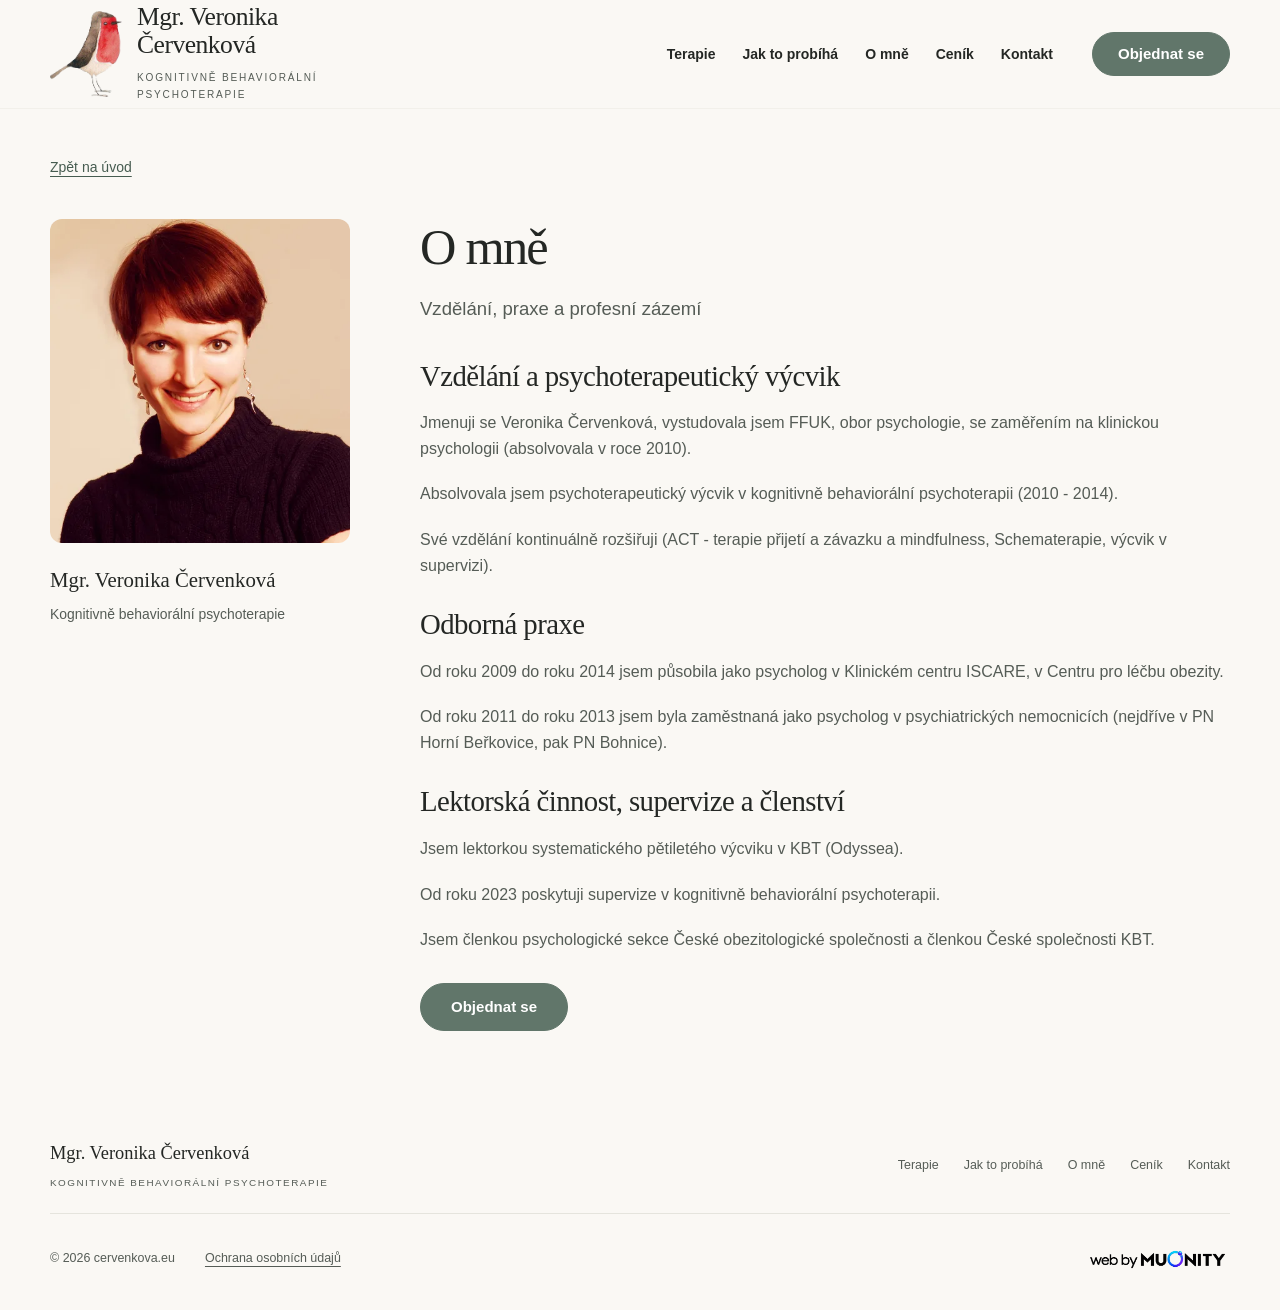
==== o-mne/index.html @ 46de34bc "Add files via upload" ====
<!doctype html><html lang="cs"><head><meta charset="utf-8"><meta name="viewport" content="width=device-width, initial-scale=1"><meta name="color-scheme" content="light"><meta name="theme-color" content="#f8f6f1"><title>O mně | Mgr. Veronika Červenková</title><meta name="description" content="Vzdělání, psychoterapeutický výcvik, odborná praxe a supervize Mgr. Veroniky Červenkové. Kognitivně behaviorální psychoterapie v Praze."><link rel="canonical" href="https://cervenkova.eu/o-mne/"><meta property="og:type" content="website"><meta property="og:locale" content="cs_CZ"><meta property="og:site_name" content="Mgr. Veronika Červenková"><meta property="og:title" content="O mně | Mgr. Veronika Červenková"><meta property="og:description" content="Vzdělání, psychoterapeutický výcvik, odborná praxe a supervize Mgr. Veroniky Červenkové. Kognitivně behaviorální psychoterapie v Praze."><meta property="og:url" content="https://cervenkova.eu/o-mne/"><meta property="og:image" content="https://cervenkova.eu/assets/images/ordinace-1333.jpg"><meta property="og:image:alt" content="Ordinace v Praze–Modřanech s pohovkou, křeslem a rostlinami"><meta name="twitter:card" content="summary_large_image"><meta name="twitter:title" content="O mně | Mgr. Veronika Červenková"><meta name="twitter:description" content="Vzdělání, psychoterapeutický výcvik, odborná praxe a supervize Mgr. Veroniky Červenkové. Kognitivně behaviorální psychoterapie v Praze."><meta name="twitter:image" content="https://cervenkova.eu/assets/images/ordinace-1333.jpg"><link rel="icon" type="image/png" href="/assets/branding/favicon.png"><link rel="apple-touch-icon" href="/assets/branding/apple-touch-icon.png"><link rel="stylesheet" href="/assets/site.css"><script type="application/ld+json">{"@context":"https://schema.org","@type":"ProfilePage","url":"https://cervenkova.eu/o-mne/","mainEntity":{"@type":"Person","name":"Mgr. Veronika Červenková","image":"https://cervenkova.eu/assets/images/veronika-800.jpg","description":"Jsem psycholožka a psychoterapeutka. Pracuji metodou kognitivně behaviorální terapie a využívám také techniky ACT, mindfulness a prvky schematerapie. Věnuji se psychoterapii dospělých a poskytuji supervizi."}}</script><script src="/assets/app.js" defer></script></head><body><a class="skip-link" href="#main">Přejít na obsah</a><header class="header"><div class="container header-inner"><a class="brand" href="/" aria-label="Mgr. Veronika Červenková – Úvodní stránka"><img src="/assets/branding/ptacci-original.png" width="179" height="214" alt=""><span class="brand-text"><span class="brand-name">Mgr. Veronika<br>Červenková</span><span class="brand-tagline">Kognitivně behaviorální psychoterapie</span></span></a><button type="button" class="menu-toggle" aria-expanded="false" aria-controls="main-nav" data-open="Menu" data-close="Zavřít menu"><span>Menu</span><span class="menu-bars" aria-hidden="true"></span></button><nav id="main-nav" class="main-nav" aria-label="Hlavní navigace"><a href="/#terapie">Terapie</a><a href="/#jak-to-probiha">Jak to probíhá</a><a href="/#o-mne">O mně</a><a href="/#cenik">Ceník</a><a href="/#kontakt">Kontakt</a><a class="button" href="/#objednani">Objednat se</a></nav></div></header><main id="main" class="detail-main"><div class="container"><a class="back-link" href="/">Zpět na úvod</a><div class="profile-layout"><aside><picture class="profile-photo"><source type="image/webp" srcset="/assets/images/veronika-480.webp 480w, /assets/images/veronika-800.webp 800w" sizes="(max-width: 720px) 88vw, 380px"><img src="/assets/images/veronika-800.jpg" width="800" height="866" alt="Mgr. Veronika Červenková" fetchpriority="high" loading="eager" decoding="async"></picture><p class="profile-name">Mgr. Veronika Červenková</p><p>Kognitivně behaviorální psychoterapie</p></aside><article><h1>O mně</h1><p class="detail-lead">Vzdělání, praxe a profesní zázemí</p><section><h2>Vzdělání a psychoterapeutický výcvik</h2><p>Jmenuji se Veronika Červenková, vystudovala jsem FFUK, obor psychologie, se zaměřením na klinickou psychologii (absolvovala v roce 2010).</p><p>Absolvovala jsem psychoterapeutický výcvik v kognitivně behaviorální psychoterapii (2010 - 2014).</p><p>Své vzdělání kontinuálně rozšiřuji (ACT - terapie přijetí a závazku a mindfulness, Schematerapie, výcvik v supervizi).</p></section><section><h2>Odborná praxe</h2><p>Od roku 2009 do roku 2014 jsem působila jako psycholog v Klinickém centru ISCARE, v Centru pro léčbu obezity.</p><p>Od roku 2011 do roku 2013 jsem byla zaměstnaná jako psycholog v psychiatrických nemocnicích (nejdříve v PN Horní Beřkovice, pak PN Bohnice).</p></section><section><h2>Lektorská činnost, supervize a členství</h2><p>Jsem lektorkou systematického pětiletého výcviku v KBT (Odyssea).</p><p>Od roku 2023 poskytuji supervize v kognitivně behaviorální psychoterapii.</p><p>Jsem členkou psychologické sekce České obezitologické společnosti a členkou České společnosti KBT.</p></section><a class="button" href="/#objednani">Objednat se</a></article></div></div></main><footer class="footer"><div class="container footer-top"><div><a class="footer-name" href="/">Mgr. Veronika Červenková</a><p class="footer-tagline">Kognitivně behaviorální psychoterapie</p></div><nav aria-label="Navigace v patičce"><a href="/#terapie">Terapie</a><a href="/#jak-to-probiha">Jak to probíhá</a><a href="/#o-mne">O mně</a><a href="/#cenik">Ceník</a><a href="/#kontakt">Kontakt</a></nav></div><div class="container footer-bottom"><span>© 2026 cervenkova.eu</span><a href="/soukromi/">Ochrana osobních údajů</a><a class="author" href="https://muonity.com" target="_blank" rel="noopener noreferrer" aria-label="Web by MUONITY — web autora"><img src="/assets/branding/web-by-muonity.png" alt="web by MUONITY" width="2170" height="725" loading="lazy"></a></div></footer></body></html>
---- assets/site.css ----
:root{--paper:#faf8f4;--tint:#f1eee7;--white:#fffdf9;--ink:#242724;--muted:#555c56;--sage:#61766a;--sage-dark:#465c50;--line:#d8dcd3;--serif:Georgia,'Times New Roman',serif;--sans:'Segoe UI',Arial,sans-serif;--radius:12px;--shadow:0 5px 24px #303b2b04}
*{box-sizing:border-box}html{scroll-behavior:smooth;scroll-padding-top:115px}body{margin:0;background:var(--paper);color:var(--ink);font:16px/1.6 var(--sans);-webkit-font-smoothing:antialiased}h1,h2,h3,p{margin-top:0}h1,h2,h3{font-family:var(--serif);font-weight:400;line-height:1.13;text-wrap:balance}h1{font-size:clamp(2.5rem,3.6vw,3.5rem);letter-spacing:-.035em}h2{font-size:2.45rem;letter-spacing:-.035em;margin-bottom:14px}h3{font-size:1.4rem;letter-spacing:-.015em}p{margin-bottom:20px}a{color:inherit;text-underline-offset:4px}a:hover{color:var(--sage-dark)}button,input,textarea{font:inherit}button,a,input,textarea,summary{-webkit-tap-highlight-color:transparent}button,a,summary{touch-action:manipulation}button{cursor:pointer}img{max-width:100%;height:auto;display:block}picture{display:block}ul,ol{padding-left:1.3em}::selection{background:#d8e2d5}a:focus-visible,button:focus-visible,summary:focus-visible{outline:3px solid var(--sage-dark);outline-offset:5px;border-radius:4px}input:focus-visible,textarea:focus-visible{outline:2px solid var(--sage);outline-offset:2px}.container{width:min(1180px,calc(100% - 96px));margin-inline:auto}.section{padding-block:48px}.icon{width:26px;height:26px;flex-shrink:0;color:var(--sage-dark)}.button{display:inline-flex;align-items:center;justify-content:center;min-height:48px;border:1px solid var(--sage);border-radius:100px;background:var(--sage);color:#fff;padding:10px 30px;font-weight:600;font-size:.94rem;text-decoration:none;line-height:1.35;transition:background .18s,border-color .18s}.button:hover{background:var(--sage-dark);border-color:var(--sage-dark);color:#fff}.button-outline{background:#faf8f4b8;color:var(--ink);border-color:#93a198}.button-outline:hover{background:var(--tint);border-color:var(--sage);color:var(--ink)}.button:disabled{cursor:not-allowed;opacity:.65}.skip-link{position:fixed;z-index:100;top:8px;left:12px;padding:10px 20px;background:var(--white);transform:translateY(-160%)}.skip-link:focus{transform:none}.header{position:sticky;top:0;z-index:30;background:#faf8f4f7;border-bottom:1px solid #e9e5dc70}.header-inner{display:flex;align-items:center;justify-content:space-between;gap:30px;min-height:108px}.brand{display:flex;align-items:center;gap:15px;text-decoration:none;flex-shrink:0}.brand>img{width:72px;height:86px;object-fit:contain}.brand-text{display:block}.brand-name{font:1.6rem/.96 var(--serif);letter-spacing:-.02em}.brand-tagline{display:block;max-width:242px;font-size:.63rem;line-height:1.6;letter-spacing:.18em;text-transform:uppercase;margin-top:10px;color:var(--muted)}.main-nav{display:flex;align-items:center;gap:27px}.main-nav>a:not(.button){font-size:.875rem;font-weight:600;text-decoration:none;padding-block:12px}.main-nav>a:not(.button):hover{text-decoration:underline}.main-nav .button{min-height:44px;padding-inline:25px;margin-left:12px}.menu-toggle{display:none}.hero{position:relative;isolation:isolate;min-height:495px;overflow:hidden}.hero-image{position:absolute;right:0;top:0;width:65%;height:100%;z-index:-1;mask-image:linear-gradient(to right,transparent 0%,#000 35%)}.hero-image picture,.hero-image img{height:100%;width:100%;object-fit:cover;object-position:55% 62%}.hero-inner{display:flex;align-items:center;min-height:495px}.hero-copy{max-width:590px;padding-block:52px}.hero h1{margin-bottom:24px}.hero-description{max-width:495px;font-size:1.07rem;line-height:1.55;margin-bottom:27px}.hero-actions{display:flex;gap:18px;flex-wrap:wrap}.hero-practical{display:flex;align-items:center;gap:12px;font-size:.92rem;font-weight:500;margin:24px 0 0}.separator{margin-inline:12px}.services{background:#f5f2ed;padding-block:24px}.service-grid{display:grid;grid-template-columns:repeat(3,1fr);gap:18px}.service-card{background:#fffcf8b0;border:1px solid #fffaf4;border-radius:var(--radius);box-shadow:var(--shadow);padding:28px 25px;display:flex;gap:23px;text-decoration:none;transition:background .18s}.service-card:hover{background:var(--white)}.icon-disc{display:flex;align-items:center;justify-content:center;flex-shrink:0;background:#efece5;border-radius:50%;width:76px;height:76px}.icon-disc .icon{width:43px;height:43px;stroke-width:.8}.service-card h2{font-size:1.48rem;margin:5px 0 10px;letter-spacing:-.02em}.service-card p{font-size:.89rem;color:var(--muted);line-height:1.5;margin-bottom:0}.service-arrow{display:block;color:var(--sage);font-size:1.55rem;line-height:1.1;margin-top:4px}.help-layout{display:grid;grid-template-columns:1.7fr 1fr;gap:58px;align-items:stretch}.section-intro{font-size:1.02rem;color:var(--muted);max-width:620px;line-height:1.6}.help-list{list-style:none;display:grid;grid-template-rows:repeat(5,auto);grid-auto-flow:column;grid-template-columns:1fr 1fr;column-gap:25px;row-gap:13px;padding:0;margin:24px 0 27px}.help-list li{display:flex;gap:13px;align-items:center;font-size:.9rem;line-height:1.45;color:var(--muted)}.help-list .icon{width:24px;height:24px}.quiet-detail{min-height:374px;border-radius:var(--radius);position:relative;overflow:hidden;background:#d9dbd0}.quiet-detail>picture,.quiet-detail>picture img{width:100%;height:100%;position:absolute;inset:0;object-fit:cover}.quiet-note{position:absolute;left:26px;right:54px;bottom:26px;background:#faf9f1f5;border-radius:10px;padding:30px 20px 22px;font:1.35rem/1.3 var(--serif);text-align:center;box-shadow:0 5px 20px #29372912}.quiet-note span{display:block;width:42px;height:1px;background:var(--sage);margin:20px auto 0}.process{background:var(--tint)}.process-layout{display:grid;grid-template-columns:1fr 285px;gap:75px;align-items:center}.steps{list-style:none;display:grid;grid-template-columns:repeat(3,1fr);gap:33px;padding:0;margin:22px 0 0;counter-reset:steps}.steps li{position:relative;padding-left:16px}.step-number{font:2.15rem/1 var(--serif);width:78px;height:78px;display:flex;align-items:center;justify-content:center;background:#dfe2d8;border-radius:50%;margin-bottom:18px}.steps li:not(:last-child):after{content:'';position:absolute;top:39px;left:113px;width:calc(100% - 100px);height:1px;background:#bbc4b9}.steps h3{margin-bottom:9px;font-size:1.35rem}.steps p{font-size:.9rem;line-height:1.5;color:var(--muted);margin-bottom:0}.facts{display:grid;gap:8px;margin:0}.facts>div{background:#faf8f4;border:1px solid #fff9;border-radius:var(--radius);display:flex;gap:21px;align-items:center;padding:16px 20px}.facts .icon{width:35px;height:35px;stroke-width:1}.facts dt{font-weight:600;font-size:.875rem}.facts dd{margin:0;font-size:.875rem;color:var(--muted)}.about{padding-block:36px}.about-layout{display:grid;grid-template-columns:380px 1fr;gap:45px;align-items:center}.portrait{height:294px;border-radius:var(--radius);overflow:hidden}.portrait img{width:100%;height:100%;object-fit:cover;object-position:center 30%}.about-layout>div{max-width:650px}.about p{color:var(--muted);font-size:.97rem;margin-bottom:24px}.pricing{background:var(--tint);padding-block:36px}.pricing-layout{display:grid;grid-template-columns:360px 1fr;gap:35px;align-items:start}.pricing-layout>div>p{color:var(--muted);font-size:.94rem}.price-grid{display:grid;grid-template-columns:repeat(3,1fr);gap:16px}.price-card{text-align:center;padding:23px 12px 19px;background:#fcfaf6;border-radius:var(--radius);box-shadow:var(--shadow)}.price-card h3{font-size:1.25rem;margin-bottom:9px}.price-card .price{font:2.08rem/1.2 var(--serif);letter-spacing:-.025em;white-space:nowrap;margin-bottom:4px}.duration{color:var(--muted);font-size:.91rem;margin:0}.lecture{font-size:.88rem;color:var(--muted);margin:22px 0 15px}.pricing-terms{display:grid;grid-template-columns:1fr 1fr;gap:26px}.pricing-terms details{border-top:1px solid #cdd3c7}.pricing-terms summary{display:flex;align-items:center;justify-content:space-between;list-style:none;cursor:pointer;padding:14px 0;min-height:48px;font-size:.9rem;font-weight:600}.pricing-terms summary::-webkit-details-marker{display:none}.pricing-terms summary .icon{width:18px;height:18px}.pricing-terms details[open] summary .icon{transform:rotate(180deg)}.pricing-terms details>div{font-size:.9rem;color:var(--muted);padding-bottom:4px}.contact-layout{display:grid;grid-template-columns:1.15fr .85fr 1fr;gap:23px}.contact-layout h2{font-size:2.2rem}.contact-layout>div>p{font-size:.95rem;line-height:1.55;color:var(--muted)}address{font-style:normal;display:grid;gap:12px;margin:23px 0 25px}address a{display:flex;gap:17px;font-size:.95rem;text-decoration:none;align-items:start;overflow-wrap:anywhere}address a:hover{text-decoration:underline}.contact-photo{overflow:hidden;border-radius:var(--radius);min-height:340px}.contact-photo img{height:100%;width:100%;object-fit:cover;object-position:57% center}.location-card{background:#e9ece4;border-radius:var(--radius);padding:26px 25px;display:flex;flex-direction:column;align-items:center;text-align:center}.location-card>.icon{width:37px;height:37px;margin-bottom:13px}.location-card .location-address{font-size:1.08rem;color:var(--ink);font-weight:600;margin-bottom:10px}.location-address span{font-weight:400;font-size:.94rem}.text-link{font-size:.9rem;font-weight:600}.location-card>div{border-top:1px solid #c7cebf;margin-top:24px;padding-top:20px}.location-card h3{font-family:var(--sans);font-size:.9rem;font-weight:600;margin-bottom:8px}.location-card>div p{font-size:.82rem;line-height:1.6;color:var(--muted);margin-bottom:0}.booking{background:#f2efe9;padding-block:54px 64px}.booking-intro{max-width:980px;font-size:.97rem;color:var(--muted);margin-bottom:28px}.booking-intro p:last-child{margin-bottom:0}.booking-layout{display:grid;grid-template-columns:320px 1fr;gap:60px;align-items:start}.booking-aside{padding-top:25px;color:var(--muted)}.booking-aside>.icon{width:40px;height:40px;margin-bottom:20px}.booking-aside h3{font-size:1.6rem;color:var(--ink)}.booking-aside>p{font-size:.93rem}.small-contact{display:grid;gap:13px;border-top:1px solid var(--line);padding-top:24px}.small-contact a{display:flex;align-items:center;gap:12px;text-decoration:none;font-size:.92rem;overflow-wrap:anywhere}.small-contact .icon{width:20px;height:20px}.form-card{background:var(--white);border:1px solid #fff;border-radius:16px;padding:30px;box-shadow:var(--shadow)}.form-notice{font-size:.86rem;line-height:1.6;padding:14px 17px;border-left:2px solid var(--sage);background:#eef1e9;color:var(--sage-dark)}.required-note{font-size:.8rem;color:var(--muted);margin-bottom:16px}.form-grid{display:grid;grid-template-columns:1fr 1fr;gap:17px 20px}.field-wide{grid-column:1/-1}.field label{display:block;font-size:.88rem;font-weight:600;margin-bottom:7px}.field label span{color:var(--sage)}.field input,.field textarea{display:block;width:100%;min-width:0;border:1px solid #bdc5b9;border-radius:7px;min-height:46px;padding:10px 12px;color:var(--ink);background:#fffefb;line-height:1.4}.field textarea{resize:vertical;min-height:120px}.field input[type=date]{min-height:47px}.field-hint{font-size:.78rem;line-height:1.5;color:var(--muted);margin:7px 0 0}.field-error{color:#9a352c;font-size:.83rem;margin:5px 0 0;line-height:1.4}.field-error:empty{display:none}[aria-invalid=true]{border-color:#aa4b3d!important}.privacy-note{font-size:.8rem;line-height:1.6;color:var(--muted);margin:23px 0 20px}.honeypot{display:none}#form-status:empty{display:none}#form-status{margin-top:18px;padding:16px;background:#edf2e8;border-radius:7px;color:var(--sage-dark);font-size:.94rem}#form-status[data-state=error]{background:#fbefea;color:#8b382c}.footer{background:var(--paper);padding-block:30px 22px}.footer-top{display:flex;justify-content:space-between;gap:35px;align-items:center;padding-bottom:22px}.footer-name{text-decoration:none;font:1.15rem var(--serif)}.footer-tagline{font-size:.62rem;letter-spacing:.15em;text-transform:uppercase;color:var(--muted);margin:9px 0 0}.footer-top nav{display:flex;gap:25px}.footer-top nav a,.footer-bottom{font-size:.78rem;color:var(--muted)}.footer-top nav a{text-decoration:none;min-height:44px;display:flex;align-items:center}.footer-bottom{display:flex;align-items:center;gap:30px;border-top:1px solid #e5e4dd;padding-top:17px}.author{margin-left:auto;padding:4px 0}.author img{width:145px;height:auto}.detail-main{padding:36px 0 80px;min-height:65vh}.back-link{display:inline-flex;min-height:44px;align-items:center;font-size:.875rem;color:var(--sage-dark);margin-bottom:30px}.profile-layout{display:grid;grid-template-columns:300px 1fr;gap:70px}.profile-photo{border-radius:var(--radius);overflow:hidden;max-height:375px}.profile-photo img{height:100%;object-fit:cover}.profile-name{font-family:var(--serif);font-size:1.3rem;margin:20px 0 6px}.profile-layout aside>p:last-child{font-size:.87rem;color:var(--muted)}.detail-main h1{margin-bottom:18px;font-size:3.15rem}.detail-lead{font-size:1.16rem;color:var(--muted);margin-bottom:36px}.detail-main section{margin-block:30px}.detail-main section h2,.reading h2{font-size:1.8rem;letter-spacing:-.02em;margin-bottom:18px}.detail-main article p{color:var(--muted)}.reading{max-width:800px;margin-inline:auto}.reading h1{margin-bottom:30px}.reading section{margin-block:36px}.full-list{display:grid;gap:12px;color:var(--muted);padding-left:23px}.full-list li::marker{color:var(--sage)}.inset{background:var(--tint);border-left:2px solid var(--sage);border-radius:0 10px 10px 0;padding:23px 27px;margin-block:27px}.inset p:last-child{margin-bottom:0}
.facts dl{margin:0}.price-card .price{white-space:normal}
@media(min-width:1500px){.hero-image{width:62%}.hero-copy{max-width:610px}.hero h1{font-size:3.5rem}.hero{min-height:535px}.hero-inner{min-height:535px}.hero-image img{object-position:60% 60%}}
@media(max-width:1150px){.container{width:calc(100% - 64px)}.header-inner{gap:15px}.main-nav{gap:18px}.main-nav .button{margin-left:0;padding-inline:20px}.brand{gap:10px}.brand>img{width:62px;height:78px}.brand-name{font-size:1.4rem}.brand-tagline{font-size:.58rem;max-width:220px}.hero h1{font-size:2.8rem}.hero-copy{max-width:540px}.hero-description{max-width:440px}.service-card{gap:16px;padding:23px 17px}.icon-disc{width:62px;height:62px}.icon-disc .icon{width:34px;height:34px}.help-layout{gap:32px;grid-template-columns:1.7fr 1fr}.help-list{column-gap:18px}.process-layout{gap:35px;grid-template-columns:1fr 260px}.steps{gap:18px}.steps li{padding-left:0}.steps li:not(:last-child):after{left:90px;width:calc(100% - 92px)}.about-layout{grid-template-columns:32% 1fr}.pricing-layout{grid-template-columns:29% 1fr;gap:24px}.contact-layout{grid-template-columns:1.2fr 1fr 1fr;gap:18px}.contact-layout h2{font-size:2rem}.location-card{padding:24px 17px}.booking-layout{gap:35px;grid-template-columns:260px 1fr}}
@media(max-width:960px){html{scroll-padding-top:100px}.header-inner{min-height:92px;flex-wrap:wrap;padding-block:8px}.brand>img{height:74px}.main-nav{gap:15px}.main-nav>a:not(.button){font-size:.78rem}.main-nav .button{font-size:.8rem;padding-inline:16px}.brand-tagline{max-width:200px}.brand-name{font-size:1.3rem}.hero h1{font-size:2.5rem}.hero-description{max-width:385px}.hero-copy{max-width:470px}.hero-image{width:68%;mask-image:linear-gradient(to right,transparent,#000 52%)}.service-grid{gap:12px}.service-card{display:block}.icon-disc{margin-bottom:14px}.service-card h2{font-size:1.35rem}.help-layout{grid-template-columns:1.8fr 1fr;gap:25px}.help-list{grid-template-columns:1fr;grid-template-rows:none;grid-auto-flow:row;gap:11px}.quiet-note{left:15px;right:15px;bottom:20px;font-size:1.2rem;padding:22px 14px}.process-layout{grid-template-columns:1fr;gap:30px}.facts{grid-template-columns:repeat(4,1fr);gap:10px}.facts>div{display:block;padding:17px 13px}.facts .icon{margin-bottom:7px}.facts dt,.facts dd{font-size:.8rem}.steps{gap:35px}.steps li:not(:last-child):after{left:100px;width:calc(100% - 96px)}.portrait{height:280px}.pricing-layout{grid-template-columns:1fr}.pricing-layout>div>p{margin-bottom:0}.contact-layout{grid-template-columns:1.2fr 1fr}.contact-photo{grid-column:2;grid-row:1;max-height:350px}.location-card{grid-column:1/-1;display:grid;grid-template-columns:40px 1fr auto;gap:18px;text-align:left;padding:20px 25px;align-items:center}.location-card>.icon,.location-card .location-address{margin:0}.location-card>div{grid-column:1/-1;margin:0;padding-top:16px}.location-card>div p{font-size:.88rem}.booking-layout{grid-template-columns:1fr}.booking-aside{padding-top:0;display:grid;grid-template-columns:42px 1fr;column-gap:22px}.booking-aside>.icon{grid-row:1/3}.booking-aside h3{margin-bottom:10px}.booking-aside>p{grid-column:2;max-width:650px;margin-bottom:0}.small-contact{display:none}.footer-top nav{gap:15px}.profile-layout{grid-template-columns:240px 1fr;gap:38px}}
@media(max-width:760px){.container{width:calc(100% - 40px)}html{scroll-padding-top:94px}.header-inner{min-height:85px}.brand>img{width:50px;height:65px}.brand-name{font-size:1.2rem}.brand-tagline{font-size:.5rem;max-width:193px;letter-spacing:.14em;margin-top:7px}.menu-toggle{display:flex;gap:10px;align-items:center;min-width:70px;min-height:44px;padding:5px;background:none;border:0;font-size:.82rem;color:var(--ink)}.menu-bars{width:20px;height:12px;border-block:1px solid var(--sage-dark);position:relative}.menu-bars:after{content:'';position:absolute;left:0;right:0;top:4.5px;border-top:1px solid var(--sage-dark)}.main-nav{display:flex;flex-basis:100%;flex-wrap:wrap;gap:5px 22px;padding-bottom:12px}.js .main-nav{display:none}.js .main-nav.is-open{display:flex}.main-nav>a:not(.button){font-size:.95rem;padding:12px 0}.main-nav .button{font-size:.9rem;padding-inline:24px}.hero{display:flex;flex-direction:column;min-height:0}.hero-inner{min-height:0;order:0;width:100%}.hero-copy{max-width:none;padding:38px 20px 32px;width:100%;text-align:left}.hero h1{font-size:clamp(2.15rem,6.6vw,3.15rem);line-height:1.09;letter-spacing:-.03em;margin-bottom:22px}.hero-description{max-width:570px;font-size:1rem;margin-bottom:23px}.hero-actions{gap:10px}.hero-actions .button{padding-inline:23px;font-size:.86rem}.hero-practical{font-size:.82rem;margin-top:22px;gap:9px}.separator{margin-inline:9px}.hero-practical .icon{width:23px;height:23px}.hero-image{position:relative;order:1;width:100%;height:320px;mask-image:none}.hero-image img{object-position:center 60%}.services{padding-block:18px}.service-grid{grid-template-columns:1fr;gap:10px}.service-card{display:flex;gap:22px;padding:20px 23px;align-items:center}.service-card h2{font-size:1.4rem;margin-top:0;margin-bottom:5px}.service-card p{font-size:.88rem}.icon-disc{margin:0;width:65px;height:65px}.service-card>div{padding-right:20px;position:relative;width:100%}.service-arrow{position:absolute;right:-4px;top:45%;font-size:1.3rem}.section{padding-block:36px}h2{font-size:2.05rem;margin-bottom:15px}.section-intro{font-size:.97rem}.help-layout{grid-template-columns:1fr;gap:28px}.help-list{grid-template-columns:1fr 1fr;grid-template-rows:repeat(5,auto);grid-auto-flow:column;gap:14px 18px}.help-list li{font-size:.86rem;align-items:flex-start;gap:10px}.help-list .icon{width:22px;height:22px}.quiet-detail{min-height:265px}.quiet-detail>picture img{object-position:center 38%}.quiet-note{left:auto;right:20px;bottom:20px;width:235px;font-size:1.4rem;padding:26px 20px}.steps{gap:20px}.step-number{width:64px;height:64px;font-size:1.8rem}.steps li:not(:last-child):after{top:32px;left:79px;width:calc(100% - 76px)}.steps h3{font-size:1.22rem}.steps p{font-size:.86rem}.facts{grid-template-columns:repeat(2,1fr)}.facts>div{display:flex;gap:13px;padding:16px}.facts .icon{width:30px;height:30px;margin:0}.facts dt,.facts dd{font-size:.83rem}.about-layout{grid-template-columns:1fr;gap:26px}.portrait{height:350px;width:100%;max-width:none}.portrait img{object-position:center 28%}.about p{font-size:1rem}.pricing-layout{gap:22px}.price-grid{gap:10px}.price-card{padding:20px 10px}.price-card h3{font-size:1.12rem}.price-card .price{font-size:1.6rem}.duration{font-size:.82rem}.pricing-terms{grid-template-columns:1fr;gap:0}.contact-layout{grid-template-columns:1fr;gap:25px}.contact-layout h2{font-size:2.05rem}.contact-photo{grid-column:auto;grid-row:auto;min-height:280px;max-height:360px}.location-card{grid-column:auto;grid-template-columns:30px 1fr auto;gap:13px;padding:22px 18px}.location-card>.icon{width:28px}.location-card .location-address{font-size:.97rem}.location-card .text-link{font-size:.83rem}.location-address span{font-size:.88rem}.booking-layout{gap:26px}.booking-intro{font-size:.94rem}.booking-aside{column-gap:15px}.booking-aside h3{font-size:1.4rem}.form-card{padding:23px 20px}.form-grid{gap:17px}.form-card .button{width:100%;padding-inline:16px}.footer-top{display:block}.footer-top nav{margin-top:20px;flex-wrap:wrap;gap:4px 23px}.footer-bottom{flex-wrap:wrap;gap:13px 22px}.author{margin-left:0;flex-basis:100%;margin-top:6px}.author img{width:125px}.profile-layout{grid-template-columns:1fr;gap:30px}.profile-layout aside{max-width:330px}.profile-photo{max-height:365px}.profile-layout .profile-name{margin-top:15px}.detail-main h1{font-size:2.6rem}.detail-main{padding-top:20px}.detail-main section h2,.reading h2{font-size:1.65rem}.detail-lead{font-size:1rem}.reading{width:100%}}
@media(max-width:440px){.brand{gap:8px}.brand-tagline{max-width:172px;font-size:.47rem}.brand-name{font-size:1.12rem}.brand>img{width:44px}.menu-toggle{gap:8px;min-width:65px}.hero h1{font-size:2.16rem}.hero-copy{padding-top:32px}.hero-image{height:265px}.hero-actions .button{font-size:.8rem;padding-inline:18px;min-height:46px}.hero-practical{font-size:.76rem}.help-list{grid-template-columns:1fr;grid-template-rows:none;grid-auto-flow:row;row-gap:15px}.help-list li{font-size:.94rem}.quiet-detail{min-height:245px}.steps{grid-template-columns:1fr;gap:25px;margin-top:27px}.steps li{display:grid;grid-template-columns:63px 1fr;column-gap:19px;align-items:start}.step-number{grid-row:1/3;width:60px;height:60px;margin:0}.steps h3{margin:3px 0 7px;font-size:1.35rem}.steps p{font-size:.91rem}.steps li:not(:last-child):after{left:30px;top:73px;width:1px;height:calc(100% - 56px)}.facts>div{gap:9px;padding:14px 10px}.facts .icon{width:25px;height:25px}.facts dt,.facts dd{font-size:.76rem}.price-grid{grid-template-columns:1fr}.price-card{display:grid;grid-template-columns:1fr auto;column-gap:10px;text-align:left;padding:19px 23px;align-items:center}.price-card h3{grid-row:1/3;font-size:1.25rem;margin:0}.price-card .price{font-size:1.8rem;text-align:right}.duration{text-align:right}.portrait{height:315px}.form-grid{grid-template-columns:1fr}.form-card{padding:20px 17px}.location-card{grid-template-columns:30px 1fr}.location-card .text-link{grid-column:2}.footer-bottom{font-size:.73rem}.profile-layout aside{max-width:100%}}
@media(prefers-reduced-motion:reduce){html{scroll-behavior:auto}*,*:before,*:after{transition:none!important;animation:none!important}}
@media print{.header,.footer,.booking,.hero-actions,.button,.back-link{display:none}.hero-image{display:none}.hero-inner{min-height:0}.container{width:100%}.section{padding-block:20px}body{font-size:12pt;background:white;color:black}details>div{display:block!important}.quiet-detail{display:none}.help-layout{display:block}.detail-main{padding:0}.profile-layout{grid-template-columns:180px 1fr}a{color:black}}
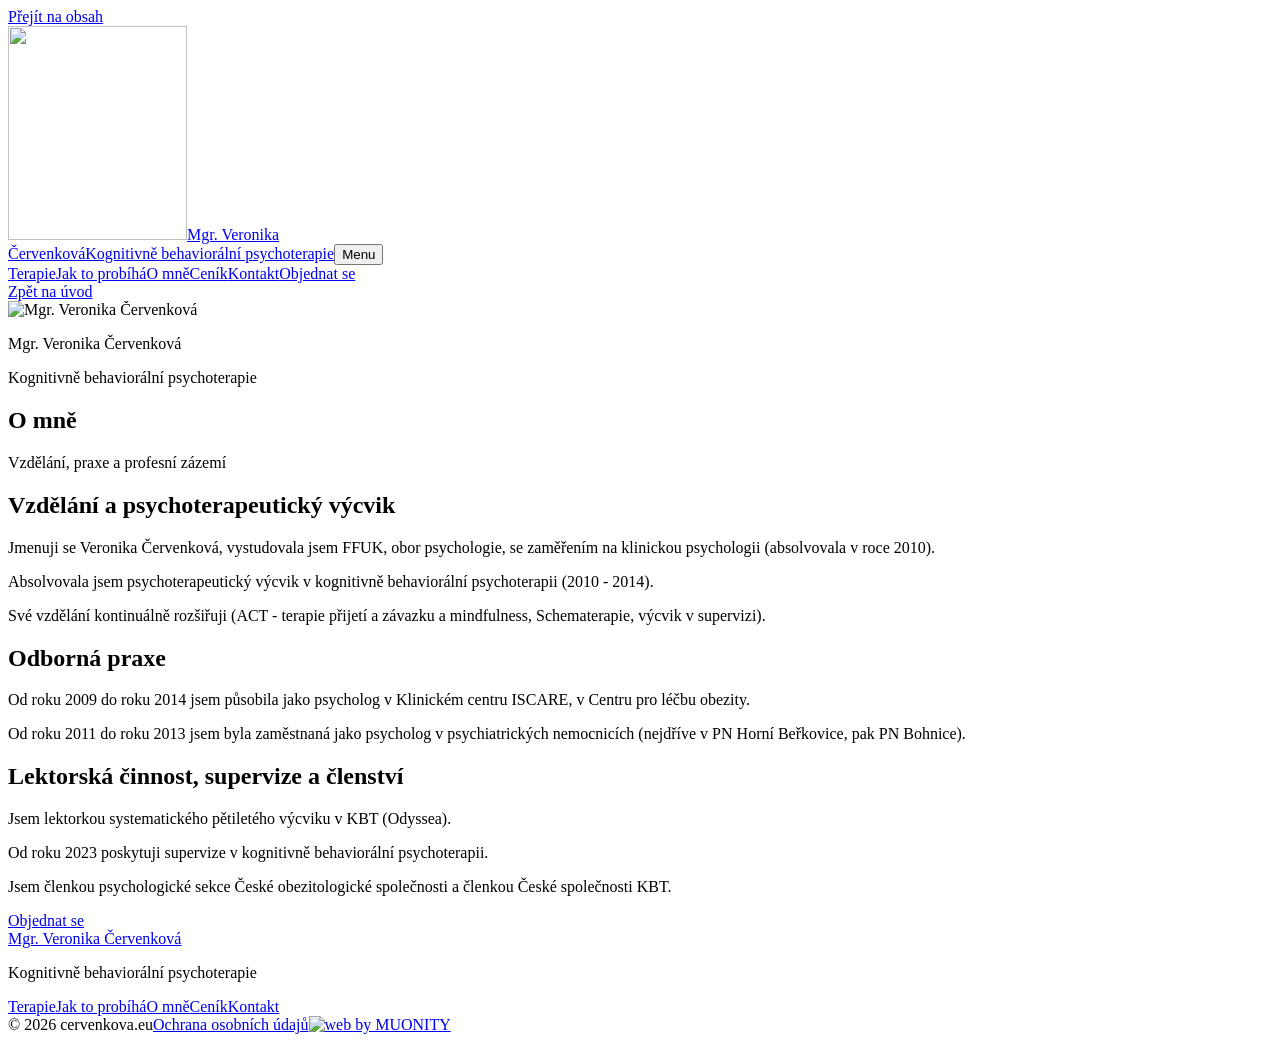
==== commit 4bdc99d4: "Add files via upload" ====
--- a/o-mne/index.html
+++ b/o-mne/index.html
@@ -1 +1 @@
-<!doctype html><html lang="cs"><head><meta charset="utf-8"><meta name="viewport" content="width=device-width, initial-scale=1"><meta name="color-scheme" content="light"><meta name="theme-color" content="#f8f6f1"><title>O mně | Mgr. Veronika Červenková</title><meta name="description" content="Vzdělání, psychoterapeutický výcvik, odborná praxe a supervize Mgr. Veroniky Červenkové. Kognitivně behaviorální psychoterapie v Praze."><link rel="canonical" href="https://cervenkova.eu/o-mne/"><meta property="og:type" content="website"><meta property="og:locale" content="cs_CZ"><meta property="og:site_name" content="Mgr. Veronika Červenková"><meta property="og:title" content="O mně | Mgr. Veronika Červenková"><meta property="og:description" content="Vzdělání, psychoterapeutický výcvik, odborná praxe a supervize Mgr. Veroniky Červenkové. Kognitivně behaviorální psychoterapie v Praze."><meta property="og:url" content="https://cervenkova.eu/o-mne/"><meta property="og:image" content="https://cervenkova.eu/assets/images/ordinace-1333.jpg"><meta property="og:image:alt" content="Ordinace v Praze–Modřanech s pohovkou, křeslem a rostlinami"><meta name="twitter:card" content="summary_large_image"><meta name="twitter:title" content="O mně | Mgr. Veronika Červenková"><meta name="twitter:description" content="Vzdělání, psychoterapeutický výcvik, odborná praxe a supervize Mgr. Veroniky Červenkové. Kognitivně behaviorální psychoterapie v Praze."><meta name="twitter:image" content="https://cervenkova.eu/assets/images/ordinace-1333.jpg"><link rel="icon" type="image/png" href="/assets/branding/favicon.png"><link rel="apple-touch-icon" href="/assets/branding/apple-touch-icon.png"><link rel="stylesheet" href="/assets/site.css"><script type="application/ld+json">{"@context":"https://schema.org","@type":"ProfilePage","url":"https://cervenkova.eu/o-mne/","mainEntity":{"@type":"Person","name":"Mgr. Veronika Červenková","image":"https://cervenkova.eu/assets/images/veronika-800.jpg","description":"Jsem psycholožka a psychoterapeutka. Pracuji metodou kognitivně behaviorální terapie a využívám také techniky ACT, mindfulness a prvky schematerapie. Věnuji se psychoterapii dospělých a poskytuji supervizi."}}</script><script src="/assets/app.js" defer></script></head><body><a class="skip-link" href="#main">Přejít na obsah</a><header class="header"><div class="container header-inner"><a class="brand" href="/" aria-label="Mgr. Veronika Červenková – Úvodní stránka"><img src="/assets/branding/ptacci-original.png" width="179" height="214" alt=""><span class="brand-text"><span class="brand-name">Mgr. Veronika<br>Červenková</span><span class="brand-tagline">Kognitivně behaviorální psychoterapie</span></span></a><button type="button" class="menu-toggle" aria-expanded="false" aria-controls="main-nav" data-open="Menu" data-close="Zavřít menu"><span>Menu</span><span class="menu-bars" aria-hidden="true"></span></button><nav id="main-nav" class="main-nav" aria-label="Hlavní navigace"><a href="/#terapie">Terapie</a><a href="/#jak-to-probiha">Jak to probíhá</a><a href="/#o-mne">O mně</a><a href="/#cenik">Ceník</a><a href="/#kontakt">Kontakt</a><a class="button" href="/#objednani">Objednat se</a></nav></div></header><main id="main" class="detail-main"><div class="container"><a class="back-link" href="/">Zpět na úvod</a><div class="profile-layout"><aside><picture class="profile-photo"><source type="image/webp" srcset="/assets/images/veronika-480.webp 480w, /assets/images/veronika-800.webp 800w" sizes="(max-width: 720px) 88vw, 380px"><img src="/assets/images/veronika-800.jpg" width="800" height="866" alt="Mgr. Veronika Červenková" fetchpriority="high" loading="eager" decoding="async"></picture><p class="profile-name">Mgr. Veronika Červenková</p><p>Kognitivně behaviorální psychoterapie</p></aside><article><h1>O mně</h1><p class="detail-lead">Vzdělání, praxe a profesní zázemí</p><section><h2>Vzdělání a psychoterapeutický výcvik</h2><p>Jmenuji se Veronika Červenková, vystudovala jsem FFUK, obor psychologie, se zaměřením na klinickou psychologii (absolvovala v roce 2010).</p><p>Absolvovala jsem psychoterapeutický výcvik v kognitivně behaviorální psychoterapii (2010 - 2014).</p><p>Své vzdělání kontinuálně rozšiřuji (ACT - terapie přijetí a závazku a mindfulness, Schematerapie, výcvik v supervizi).</p></section><section><h2>Odborná praxe</h2><p>Od roku 2009 do roku 2014 jsem působila jako psycholog v Klinickém centru ISCARE, v Centru pro léčbu obezity.</p><p>Od roku 2011 do roku 2013 jsem byla zaměstnaná jako psycholog v psychiatrických nemocnicích (nejdříve v PN Horní Beřkovice, pak PN Bohnice).</p></section><section><h2>Lektorská činnost, supervize a členství</h2><p>Jsem lektorkou systematického pětiletého výcviku v KBT (Odyssea).</p><p>Od roku 2023 poskytuji supervize v kognitivně behaviorální psychoterapii.</p><p>Jsem členkou psychologické sekce České obezitologické společnosti a členkou České společnosti KBT.</p></section><a class="button" href="/#objednani">Objednat se</a></article></div></div></main><footer class="footer"><div class="container footer-top"><div><a class="footer-name" href="/">Mgr. Veronika Červenková</a><p class="footer-tagline">Kognitivně behaviorální psychoterapie</p></div><nav aria-label="Navigace v patičce"><a href="/#terapie">Terapie</a><a href="/#jak-to-probiha">Jak to probíhá</a><a href="/#o-mne">O mně</a><a href="/#cenik">Ceník</a><a href="/#kontakt">Kontakt</a></nav></div><div class="container footer-bottom"><span>© 2026 cervenkova.eu</span><a href="/soukromi/">Ochrana osobních údajů</a><a class="author" href="https://muonity.com" target="_blank" rel="noopener noreferrer" aria-label="Web by MUONITY — web autora"><img src="/assets/branding/web-by-muonity.png" alt="web by MUONITY" width="2170" height="725" loading="lazy"></a></div></footer></body></html>+<!doctype html><html lang="cs"><head><meta charset="utf-8"><meta name="viewport" content="width=device-width, initial-scale=1"><meta name="color-scheme" content="light"><meta name="theme-color" content="#f8f6f1"><title>O mně | Mgr. Veronika Červenková</title><meta name="description" content="Vzdělání, psychoterapeutický výcvik, odborná praxe a supervize Mgr. Veroniky Červenkové. Kognitivně behaviorální psychoterapie v Praze."><link rel="canonical" href="https://lukaspokorny14.github.io/cervenkova-eu/o-mne/"><meta property="og:type" content="website"><meta property="og:locale" content="cs_CZ"><meta property="og:site_name" content="Mgr. Veronika Červenková"><meta property="og:title" content="O mně | Mgr. Veronika Červenková"><meta property="og:description" content="Vzdělání, psychoterapeutický výcvik, odborná praxe a supervize Mgr. Veroniky Červenkové. Kognitivně behaviorální psychoterapie v Praze."><meta property="og:url" content="https://lukaspokorny14.github.io/cervenkova-eu/o-mne/"><meta property="og:image" content="https://lukaspokorny14.github.io/cervenkova-eu/assets/images/ordinace-1333.jpg"><meta property="og:image:alt" content="Ordinace v Praze–Modřanech s pohovkou, křeslem a rostlinami"><meta name="twitter:card" content="summary_large_image"><meta name="twitter:title" content="O mně | Mgr. Veronika Červenková"><meta name="twitter:description" content="Vzdělání, psychoterapeutický výcvik, odborná praxe a supervize Mgr. Veroniky Červenkové. Kognitivně behaviorální psychoterapie v Praze."><meta name="twitter:image" content="https://lukaspokorny14.github.io/cervenkova-eu/assets/images/ordinace-1333.jpg"><link rel="icon" type="image/png" href="/cervenkova-eu/assets/branding/favicon.png"><link rel="apple-touch-icon" href="/cervenkova-eu/assets/branding/apple-touch-icon.png"><link rel="stylesheet" href="/cervenkova-eu/assets/site.css"><script type="application/ld+json">{"@context":"https://schema.org","@type":"ProfilePage","url":"https://lukaspokorny14.github.io/cervenkova-eu/o-mne/","mainEntity":{"@type":"Person","name":"Mgr. Veronika Červenková","image":"https://lukaspokorny14.github.io/cervenkova-eu/assets/images/veronika-800.jpg","description":"Jsem psycholožka a psychoterapeutka. Pracuji metodou kognitivně behaviorální terapie a využívám také techniky ACT, mindfulness a prvky schematerapie. Věnuji se psychoterapii dospělých a poskytuji supervizi."}}</script><script src="/cervenkova-eu/assets/app.js" defer></script></head><body><a class="skip-link" href="#main">Přejít na obsah</a><header class="header"><div class="container header-inner"><a class="brand" href="/cervenkova-eu/" aria-label="Mgr. Veronika Červenková – Úvodní stránka"><img src="/cervenkova-eu/assets/branding/ptacci-original.png" width="179" height="214" alt=""><span class="brand-text"><span class="brand-name">Mgr. Veronika<br>Červenková</span><span class="brand-tagline">Kognitivně behaviorální psychoterapie</span></span></a><button type="button" class="menu-toggle" aria-expanded="false" aria-controls="main-nav" data-open="Menu" data-close="Zavřít menu"><span>Menu</span><span class="menu-bars" aria-hidden="true"></span></button><nav id="main-nav" class="main-nav" aria-label="Hlavní navigace"><a href="/cervenkova-eu/#terapie">Terapie</a><a href="/cervenkova-eu/#jak-to-probiha">Jak to probíhá</a><a href="/cervenkova-eu/#o-mne">O mně</a><a href="/cervenkova-eu/#cenik">Ceník</a><a href="/cervenkova-eu/#kontakt">Kontakt</a><a class="button" href="/cervenkova-eu/#objednani">Objednat se</a></nav></div></header><main id="main" class="detail-main"><div class="container"><a class="back-link" href="/cervenkova-eu/">Zpět na úvod</a><div class="profile-layout"><aside><picture class="profile-photo"><source type="image/webp" srcset="/cervenkova-eu/assets/images/veronika-480.webp 480w, /cervenkova-eu/assets/images/veronika-800.webp 800w" sizes="(max-width: 720px) 88vw, 380px"><img src="/cervenkova-eu/assets/images/veronika-800.jpg" width="800" height="866" alt="Mgr. Veronika Červenková" fetchpriority="high" loading="eager" decoding="async"></picture><p class="profile-name">Mgr. Veronika Červenková</p><p>Kognitivně behaviorální psychoterapie</p></aside><article><h1>O mně</h1><p class="detail-lead">Vzdělání, praxe a profesní zázemí</p><section><h2>Vzdělání a psychoterapeutický výcvik</h2><p>Jmenuji se Veronika Červenková, vystudovala jsem FFUK, obor psychologie, se zaměřením na klinickou psychologii (absolvovala v roce 2010).</p><p>Absolvovala jsem psychoterapeutický výcvik v kognitivně behaviorální psychoterapii (2010 - 2014).</p><p>Své vzdělání kontinuálně rozšiřuji (ACT - terapie přijetí a závazku a mindfulness, Schematerapie, výcvik v supervizi).</p></section><section><h2>Odborná praxe</h2><p>Od roku 2009 do roku 2014 jsem působila jako psycholog v Klinickém centru ISCARE, v Centru pro léčbu obezity.</p><p>Od roku 2011 do roku 2013 jsem byla zaměstnaná jako psycholog v psychiatrických nemocnicích (nejdříve v PN Horní Beřkovice, pak PN Bohnice).</p></section><section><h2>Lektorská činnost, supervize a členství</h2><p>Jsem lektorkou systematického pětiletého výcviku v KBT (Odyssea).</p><p>Od roku 2023 poskytuji supervize v kognitivně behaviorální psychoterapii.</p><p>Jsem členkou psychologické sekce České obezitologické společnosti a členkou České společnosti KBT.</p></section><a class="button" href="/cervenkova-eu/#objednani">Objednat se</a></article></div></div></main><footer class="footer"><div class="container footer-top"><div><a class="footer-name" href="/cervenkova-eu/">Mgr. Veronika Červenková</a><p class="footer-tagline">Kognitivně behaviorální psychoterapie</p></div><nav aria-label="Navigace v patičce"><a href="/cervenkova-eu/#terapie">Terapie</a><a href="/cervenkova-eu/#jak-to-probiha">Jak to probíhá</a><a href="/cervenkova-eu/#o-mne">O mně</a><a href="/cervenkova-eu/#cenik">Ceník</a><a href="/cervenkova-eu/#kontakt">Kontakt</a></nav></div><div class="container footer-bottom"><span>© 2026 cervenkova.eu</span><a href="/cervenkova-eu/soukromi/">Ochrana osobních údajů</a><a class="author" href="https://muonity.com" target="_blank" rel="noopener noreferrer" aria-label="Web by MUONITY — web autora"><img src="/cervenkova-eu/assets/branding/web-by-muonity.png" alt="web by MUONITY" width="2170" height="725" loading="lazy"></a></div></footer></body></html>
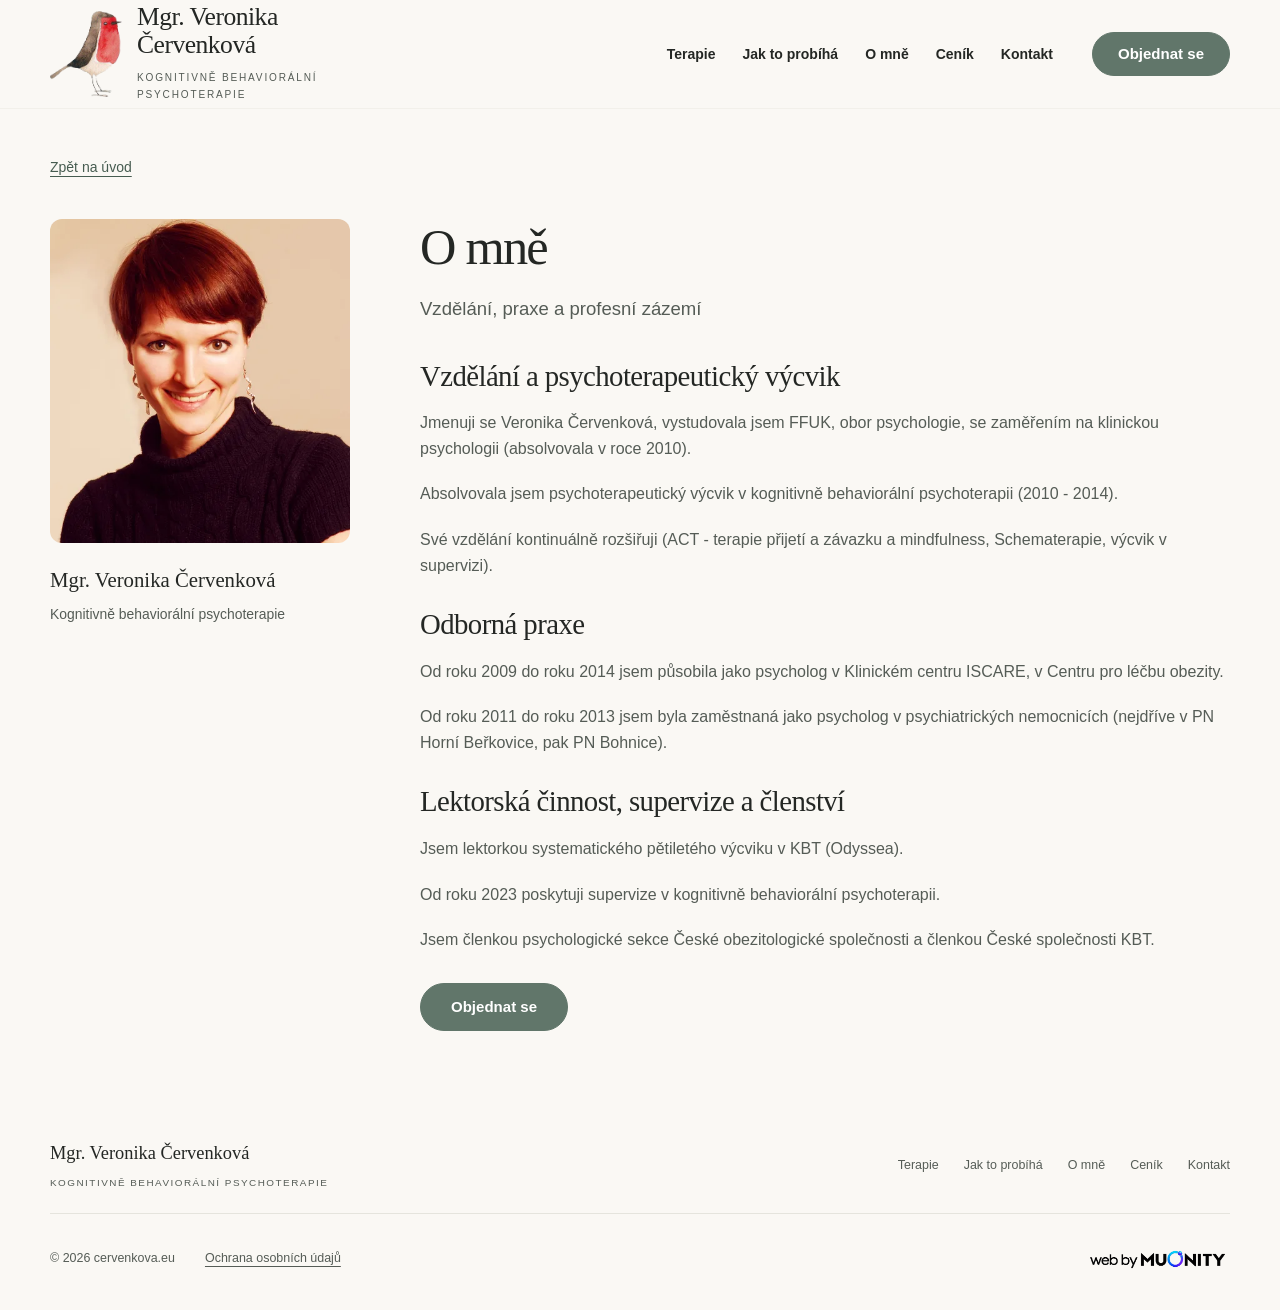
==== commit 39cc0377: "Add files via upload" ====
--- a/o-mne/index.html
+++ b/o-mne/index.html
@@ -1 +1 @@
-<!doctype html><html lang="cs"><head><meta charset="utf-8"><meta name="viewport" content="width=device-width, initial-scale=1"><meta name="color-scheme" content="light"><meta name="theme-color" content="#f8f6f1"><title>O mně | Mgr. Veronika Červenková</title><meta name="description" content="Vzdělání, psychoterapeutický výcvik, odborná praxe a supervize Mgr. Veroniky Červenkové. Kognitivně behaviorální psychoterapie v Praze."><link rel="canonical" href="https://lukaspokorny14.github.io/cervenkova-eu/o-mne/"><meta property="og:type" content="website"><meta property="og:locale" content="cs_CZ"><meta property="og:site_name" content="Mgr. Veronika Červenková"><meta property="og:title" content="O mně | Mgr. Veronika Červenková"><meta property="og:description" content="Vzdělání, psychoterapeutický výcvik, odborná praxe a supervize Mgr. Veroniky Červenkové. Kognitivně behaviorální psychoterapie v Praze."><meta property="og:url" content="https://lukaspokorny14.github.io/cervenkova-eu/o-mne/"><meta property="og:image" content="https://lukaspokorny14.github.io/cervenkova-eu/assets/images/ordinace-1333.jpg"><meta property="og:image:alt" content="Ordinace v Praze–Modřanech s pohovkou, křeslem a rostlinami"><meta name="twitter:card" content="summary_large_image"><meta name="twitter:title" content="O mně | Mgr. Veronika Červenková"><meta name="twitter:description" content="Vzdělání, psychoterapeutický výcvik, odborná praxe a supervize Mgr. Veroniky Červenkové. Kognitivně behaviorální psychoterapie v Praze."><meta name="twitter:image" content="https://lukaspokorny14.github.io/cervenkova-eu/assets/images/ordinace-1333.jpg"><link rel="icon" type="image/png" href="/cervenkova-eu/assets/branding/favicon.png"><link rel="apple-touch-icon" href="/cervenkova-eu/assets/branding/apple-touch-icon.png"><link rel="stylesheet" href="/cervenkova-eu/assets/site.css"><script type="application/ld+json">{"@context":"https://schema.org","@type":"ProfilePage","url":"https://lukaspokorny14.github.io/cervenkova-eu/o-mne/","mainEntity":{"@type":"Person","name":"Mgr. Veronika Červenková","image":"https://lukaspokorny14.github.io/cervenkova-eu/assets/images/veronika-800.jpg","description":"Jsem psycholožka a psychoterapeutka. Pracuji metodou kognitivně behaviorální terapie a využívám také techniky ACT, mindfulness a prvky schematerapie. Věnuji se psychoterapii dospělých a poskytuji supervizi."}}</script><script src="/cervenkova-eu/assets/app.js" defer></script></head><body><a class="skip-link" href="#main">Přejít na obsah</a><header class="header"><div class="container header-inner"><a class="brand" href="/cervenkova-eu/" aria-label="Mgr. Veronika Červenková – Úvodní stránka"><img src="/cervenkova-eu/assets/branding/ptacci-original.png" width="179" height="214" alt=""><span class="brand-text"><span class="brand-name">Mgr. Veronika<br>Červenková</span><span class="brand-tagline">Kognitivně behaviorální psychoterapie</span></span></a><button type="button" class="menu-toggle" aria-expanded="false" aria-controls="main-nav" data-open="Menu" data-close="Zavřít menu"><span>Menu</span><span class="menu-bars" aria-hidden="true"></span></button><nav id="main-nav" class="main-nav" aria-label="Hlavní navigace"><a href="/cervenkova-eu/#terapie">Terapie</a><a href="/cervenkova-eu/#jak-to-probiha">Jak to probíhá</a><a href="/cervenkova-eu/#o-mne">O mně</a><a href="/cervenkova-eu/#cenik">Ceník</a><a href="/cervenkova-eu/#kontakt">Kontakt</a><a class="button" href="/cervenkova-eu/#objednani">Objednat se</a></nav></div></header><main id="main" class="detail-main"><div class="container"><a class="back-link" href="/cervenkova-eu/">Zpět na úvod</a><div class="profile-layout"><aside><picture class="profile-photo"><source type="image/webp" srcset="/cervenkova-eu/assets/images/veronika-480.webp 480w, /cervenkova-eu/assets/images/veronika-800.webp 800w" sizes="(max-width: 720px) 88vw, 380px"><img src="/cervenkova-eu/assets/images/veronika-800.jpg" width="800" height="866" alt="Mgr. Veronika Červenková" fetchpriority="high" loading="eager" decoding="async"></picture><p class="profile-name">Mgr. Veronika Červenková</p><p>Kognitivně behaviorální psychoterapie</p></aside><article><h1>O mně</h1><p class="detail-lead">Vzdělání, praxe a profesní zázemí</p><section><h2>Vzdělání a psychoterapeutický výcvik</h2><p>Jmenuji se Veronika Červenková, vystudovala jsem FFUK, obor psychologie, se zaměřením na klinickou psychologii (absolvovala v roce 2010).</p><p>Absolvovala jsem psychoterapeutický výcvik v kognitivně behaviorální psychoterapii (2010 - 2014).</p><p>Své vzdělání kontinuálně rozšiřuji (ACT - terapie přijetí a závazku a mindfulness, Schematerapie, výcvik v supervizi).</p></section><section><h2>Odborná praxe</h2><p>Od roku 2009 do roku 2014 jsem působila jako psycholog v Klinickém centru ISCARE, v Centru pro léčbu obezity.</p><p>Od roku 2011 do roku 2013 jsem byla zaměstnaná jako psycholog v psychiatrických nemocnicích (nejdříve v PN Horní Beřkovice, pak PN Bohnice).</p></section><section><h2>Lektorská činnost, supervize a členství</h2><p>Jsem lektorkou systematického pětiletého výcviku v KBT (Odyssea).</p><p>Od roku 2023 poskytuji supervize v kognitivně behaviorální psychoterapii.</p><p>Jsem členkou psychologické sekce České obezitologické společnosti a členkou České společnosti KBT.</p></section><a class="button" href="/cervenkova-eu/#objednani">Objednat se</a></article></div></div></main><footer class="footer"><div class="container footer-top"><div><a class="footer-name" href="/cervenkova-eu/">Mgr. Veronika Červenková</a><p class="footer-tagline">Kognitivně behaviorální psychoterapie</p></div><nav aria-label="Navigace v patičce"><a href="/cervenkova-eu/#terapie">Terapie</a><a href="/cervenkova-eu/#jak-to-probiha">Jak to probíhá</a><a href="/cervenkova-eu/#o-mne">O mně</a><a href="/cervenkova-eu/#cenik">Ceník</a><a href="/cervenkova-eu/#kontakt">Kontakt</a></nav></div><div class="container footer-bottom"><span>© 2026 cervenkova.eu</span><a href="/cervenkova-eu/soukromi/">Ochrana osobních údajů</a><a class="author" href="https://muonity.com" target="_blank" rel="noopener noreferrer" aria-label="Web by MUONITY — web autora"><img src="/cervenkova-eu/assets/branding/web-by-muonity.png" alt="web by MUONITY" width="2170" height="725" loading="lazy"></a></div></footer></body></html>+<!doctype html><html lang="cs"><head><meta charset="utf-8"><meta name="viewport" content="width=device-width, initial-scale=1"><meta name="color-scheme" content="light"><meta name="theme-color" content="#f8f6f1"><title>O mně | Mgr. Veronika Červenková</title><meta name="description" content="Vzdělání, psychoterapeutický výcvik, odborná praxe a supervize Mgr. Veroniky Červenkové. Kognitivně behaviorální psychoterapie v Praze."><link rel="canonical" href="https://cervenkova.eu/o-mne/"><meta property="og:type" content="website"><meta property="og:locale" content="cs_CZ"><meta property="og:site_name" content="Mgr. Veronika Červenková"><meta property="og:title" content="O mně | Mgr. Veronika Červenková"><meta property="og:description" content="Vzdělání, psychoterapeutický výcvik, odborná praxe a supervize Mgr. Veroniky Červenkové. Kognitivně behaviorální psychoterapie v Praze."><meta property="og:url" content="https://cervenkova.eu/o-mne/"><meta property="og:image" content="https://cervenkova.eu/assets/images/ordinace-1333.jpg"><meta property="og:image:alt" content="Ordinace v Praze–Modřanech s pohovkou, křeslem a rostlinami"><meta name="twitter:card" content="summary_large_image"><meta name="twitter:title" content="O mně | Mgr. Veronika Červenková"><meta name="twitter:description" content="Vzdělání, psychoterapeutický výcvik, odborná praxe a supervize Mgr. Veroniky Červenkové. Kognitivně behaviorální psychoterapie v Praze."><meta name="twitter:image" content="https://cervenkova.eu/assets/images/ordinace-1333.jpg"><link rel="icon" type="image/png" href="/assets/branding/favicon.png"><link rel="apple-touch-icon" href="/assets/branding/apple-touch-icon.png"><link rel="stylesheet" href="/assets/site.css"><script type="application/ld+json">{"@context":"https://schema.org","@type":"ProfilePage","url":"https://cervenkova.eu/o-mne/","mainEntity":{"@type":"Person","name":"Mgr. Veronika Červenková","image":"https://cervenkova.eu/assets/images/veronika-800.jpg","description":"Jsem psycholožka a psychoterapeutka. Pracuji metodou kognitivně behaviorální terapie a využívám také techniky ACT, mindfulness a prvky schematerapie. Věnuji se psychoterapii dospělých a poskytuji supervizi."}}</script><script src="/assets/app.js" defer></script></head><body><a class="skip-link" href="#main">Přejít na obsah</a><header class="header"><div class="container header-inner"><a class="brand" href="/" aria-label="Mgr. Veronika Červenková – Úvodní stránka"><img src="/assets/branding/ptacci-original.png" width="179" height="214" alt=""><span class="brand-text"><span class="brand-name">Mgr. Veronika<br>Červenková</span><span class="brand-tagline">Kognitivně behaviorální psychoterapie</span></span></a><button type="button" class="menu-toggle" aria-expanded="false" aria-controls="main-nav" data-open="Menu" data-close="Zavřít menu"><span>Menu</span><span class="menu-bars" aria-hidden="true"></span></button><nav id="main-nav" class="main-nav" aria-label="Hlavní navigace"><a href="/#terapie">Terapie</a><a href="/#jak-to-probiha">Jak to probíhá</a><a href="/#o-mne">O mně</a><a href="/#cenik">Ceník</a><a href="/#kontakt">Kontakt</a><a class="button" href="/#objednani">Objednat se</a></nav></div></header><main id="main" class="detail-main"><div class="container"><a class="back-link" href="/">Zpět na úvod</a><div class="profile-layout"><aside><picture class="profile-photo"><source type="image/webp" srcset="/assets/images/veronika-480.webp 480w, /assets/images/veronika-800.webp 800w" sizes="(max-width: 720px) 88vw, 380px"><img src="/assets/images/veronika-800.jpg" width="800" height="866" alt="Mgr. Veronika Červenková" fetchpriority="high" loading="eager" decoding="async"></picture><p class="profile-name">Mgr. Veronika Červenková</p><p>Kognitivně behaviorální psychoterapie</p></aside><article><h1>O mně</h1><p class="detail-lead">Vzdělání, praxe a profesní zázemí</p><section><h2>Vzdělání a psychoterapeutický výcvik</h2><p>Jmenuji se Veronika Červenková, vystudovala jsem FFUK, obor psychologie, se zaměřením na klinickou psychologii (absolvovala v roce 2010).</p><p>Absolvovala jsem psychoterapeutický výcvik v kognitivně behaviorální psychoterapii (2010 - 2014).</p><p>Své vzdělání kontinuálně rozšiřuji (ACT - terapie přijetí a závazku a mindfulness, Schematerapie, výcvik v supervizi).</p></section><section><h2>Odborná praxe</h2><p>Od roku 2009 do roku 2014 jsem působila jako psycholog v Klinickém centru ISCARE, v Centru pro léčbu obezity.</p><p>Od roku 2011 do roku 2013 jsem byla zaměstnaná jako psycholog v psychiatrických nemocnicích (nejdříve v PN Horní Beřkovice, pak PN Bohnice).</p></section><section><h2>Lektorská činnost, supervize a členství</h2><p>Jsem lektorkou systematického pětiletého výcviku v KBT (Odyssea).</p><p>Od roku 2023 poskytuji supervize v kognitivně behaviorální psychoterapii.</p><p>Jsem členkou psychologické sekce České obezitologické společnosti a členkou České společnosti KBT.</p></section><a class="button" href="/#objednani">Objednat se</a></article></div></div></main><footer class="footer"><div class="container footer-top"><div><a class="footer-name" href="/">Mgr. Veronika Červenková</a><p class="footer-tagline">Kognitivně behaviorální psychoterapie</p></div><nav aria-label="Navigace v patičce"><a href="/#terapie">Terapie</a><a href="/#jak-to-probiha">Jak to probíhá</a><a href="/#o-mne">O mně</a><a href="/#cenik">Ceník</a><a href="/#kontakt">Kontakt</a></nav></div><div class="container footer-bottom"><span>© 2026 cervenkova.eu</span><a href="/soukromi/">Ochrana osobních údajů</a><a class="author" href="https://muonity.com" target="_blank" rel="noopener noreferrer" aria-label="Web by MUONITY — web autora"><img src="/assets/branding/web-by-muonity.png" alt="web by MUONITY" width="2170" height="725" loading="lazy"></a></div></footer></body></html>
--- a/assets/site.css
+++ b/assets/site.css
@@ -0,0 +1,10 @@
+:root{--paper:#faf8f4;--tint:#f1eee7;--white:#fffdf9;--ink:#242724;--muted:#555c56;--sage:#61766a;--sage-dark:#465c50;--line:#d8dcd3;--serif:Georgia,'Times New Roman',serif;--sans:'Segoe UI',Arial,sans-serif;--radius:12px;--shadow:0 5px 24px #303b2b04}
+*{box-sizing:border-box}html{scroll-behavior:smooth;scroll-padding-top:115px}body{margin:0;background:var(--paper);color:var(--ink);font:16px/1.6 var(--sans);-webkit-font-smoothing:antialiased}h1,h2,h3,p{margin-top:0}h1,h2,h3{font-family:var(--serif);font-weight:400;line-height:1.13;text-wrap:balance}h1{font-size:clamp(2.5rem,3.6vw,3.5rem);letter-spacing:-.035em}h2{font-size:2.45rem;letter-spacing:-.035em;margin-bottom:14px}h3{font-size:1.4rem;letter-spacing:-.015em}p{margin-bottom:20px}a{color:inherit;text-underline-offset:4px}a:hover{color:var(--sage-dark)}button,input,textarea{font:inherit}button,a,input,textarea,summary{-webkit-tap-highlight-color:transparent}button,a,summary{touch-action:manipulation}button{cursor:pointer}img{max-width:100%;height:auto;display:block}picture{display:block}ul,ol{padding-left:1.3em}::selection{background:#d8e2d5}a:focus-visible,button:focus-visible,summary:focus-visible{outline:3px solid var(--sage-dark);outline-offset:5px;border-radius:4px}input:focus-visible,textarea:focus-visible{outline:2px solid var(--sage);outline-offset:2px}.container{width:min(1180px,calc(100% - 96px));margin-inline:auto}.section{padding-block:48px}.icon{width:26px;height:26px;flex-shrink:0;color:var(--sage-dark)}.button{display:inline-flex;align-items:center;justify-content:center;min-height:48px;border:1px solid var(--sage);border-radius:100px;background:var(--sage);color:#fff;padding:10px 30px;font-weight:600;font-size:.94rem;text-decoration:none;line-height:1.35;transition:background .18s,border-color .18s}.button:hover{background:var(--sage-dark);border-color:var(--sage-dark);color:#fff}.button-outline{background:#faf8f4b8;color:var(--ink);border-color:#93a198}.button-outline:hover{background:var(--tint);border-color:var(--sage);color:var(--ink)}.button:disabled{cursor:not-allowed;opacity:.65}.skip-link{position:fixed;z-index:100;top:8px;left:12px;padding:10px 20px;background:var(--white);transform:translateY(-160%)}.skip-link:focus{transform:none}.header{position:sticky;top:0;z-index:30;background:#faf8f4f7;border-bottom:1px solid #e9e5dc70}.header-inner{display:flex;align-items:center;justify-content:space-between;gap:30px;min-height:108px}.brand{display:flex;align-items:center;gap:15px;text-decoration:none;flex-shrink:0}.brand>img{width:72px;height:86px;object-fit:contain}.brand-text{display:block}.brand-name{font:1.6rem/.96 var(--serif);letter-spacing:-.02em}.brand-tagline{display:block;max-width:242px;font-size:.63rem;line-height:1.6;letter-spacing:.18em;text-transform:uppercase;margin-top:10px;color:var(--muted)}.main-nav{display:flex;align-items:center;gap:27px}.main-nav>a:not(.button){font-size:.875rem;font-weight:600;text-decoration:none;padding-block:12px}.main-nav>a:not(.button):hover{text-decoration:underline}.main-nav .button{min-height:44px;padding-inline:25px;margin-left:12px}.menu-toggle{display:none}.hero{position:relative;isolation:isolate;min-height:495px;overflow:hidden}.hero-image{position:absolute;right:0;top:0;width:65%;height:100%;z-index:-1;mask-image:linear-gradient(to right,transparent 0%,#000 35%)}.hero-image picture,.hero-image img{height:100%;width:100%;object-fit:cover;object-position:55% 62%}.hero-inner{display:flex;align-items:center;min-height:495px}.hero-copy{max-width:590px;padding-block:52px}.hero h1{margin-bottom:24px}.hero-description{max-width:495px;font-size:1.07rem;line-height:1.55;margin-bottom:27px}.hero-actions{display:flex;gap:18px;flex-wrap:wrap}.hero-practical{display:flex;align-items:center;gap:12px;font-size:.92rem;font-weight:500;margin:24px 0 0}.separator{margin-inline:12px}.services{background:#f5f2ed;padding-block:24px}.service-grid{display:grid;grid-template-columns:repeat(3,1fr);gap:18px}.service-card{background:#fffcf8b0;border:1px solid #fffaf4;border-radius:var(--radius);box-shadow:var(--shadow);padding:28px 25px;display:flex;gap:23px;text-decoration:none;transition:background .18s}.service-card:hover{background:var(--white)}.icon-disc{display:flex;align-items:center;justify-content:center;flex-shrink:0;background:#efece5;border-radius:50%;width:76px;height:76px}.icon-disc .icon{width:43px;height:43px;stroke-width:.8}.service-card h2{font-size:1.48rem;margin:5px 0 10px;letter-spacing:-.02em}.service-card p{font-size:.89rem;color:var(--muted);line-height:1.5;margin-bottom:0}.service-arrow{display:block;color:var(--sage);font-size:1.55rem;line-height:1.1;margin-top:4px}.help-layout{display:grid;grid-template-columns:1.7fr 1fr;gap:58px;align-items:stretch}.section-intro{font-size:1.02rem;color:var(--muted);max-width:620px;line-height:1.6}.help-list{list-style:none;display:grid;grid-template-rows:repeat(5,auto);grid-auto-flow:column;grid-template-columns:1fr 1fr;column-gap:25px;row-gap:13px;padding:0;margin:24px 0 27px}.help-list li{display:flex;gap:13px;align-items:center;font-size:.9rem;line-height:1.45;color:var(--muted)}.help-list .icon{width:24px;height:24px}.quiet-detail{min-height:374px;border-radius:var(--radius);position:relative;overflow:hidden;background:#d9dbd0}.quiet-detail>picture,.quiet-detail>picture img{width:100%;height:100%;position:absolute;inset:0;object-fit:cover}.quiet-note{position:absolute;left:26px;right:54px;bottom:26px;background:#faf9f1f5;border-radius:10px;padding:30px 20px 22px;font:1.35rem/1.3 var(--serif);text-align:center;box-shadow:0 5px 20px #29372912}.quiet-note span{display:block;width:42px;height:1px;background:var(--sage);margin:20px auto 0}.process{background:var(--tint)}.process-layout{display:grid;grid-template-columns:1fr 285px;gap:75px;align-items:center}.steps{list-style:none;display:grid;grid-template-columns:repeat(3,1fr);gap:33px;padding:0;margin:22px 0 0;counter-reset:steps}.steps li{position:relative;padding-left:16px}.step-number{font:2.15rem/1 var(--serif);width:78px;height:78px;display:flex;align-items:center;justify-content:center;background:#dfe2d8;border-radius:50%;margin-bottom:18px}.steps li:not(:last-child):after{content:'';position:absolute;top:39px;left:113px;width:calc(100% - 100px);height:1px;background:#bbc4b9}.steps h3{margin-bottom:9px;font-size:1.35rem}.steps p{font-size:.9rem;line-height:1.5;color:var(--muted);margin-bottom:0}.facts{display:grid;gap:8px;margin:0}.facts>div{background:#faf8f4;border:1px solid #fff9;border-radius:var(--radius);display:flex;gap:21px;align-items:center;padding:16px 20px}.facts .icon{width:35px;height:35px;stroke-width:1}.facts dt{font-weight:600;font-size:.875rem}.facts dd{margin:0;font-size:.875rem;color:var(--muted)}.about{padding-block:36px}.about-layout{display:grid;grid-template-columns:380px 1fr;gap:45px;align-items:center}.portrait{height:294px;border-radius:var(--radius);overflow:hidden}.portrait img{width:100%;height:100%;object-fit:cover;object-position:center 30%}.about-layout>div{max-width:650px}.about p{color:var(--muted);font-size:.97rem;margin-bottom:24px}.pricing{background:var(--tint);padding-block:36px}.pricing-layout{display:grid;grid-template-columns:360px 1fr;gap:35px;align-items:start}.pricing-layout>div>p{color:var(--muted);font-size:.94rem}.price-grid{display:grid;grid-template-columns:repeat(3,1fr);gap:16px}.price-card{text-align:center;padding:23px 12px 19px;background:#fcfaf6;border-radius:var(--radius);box-shadow:var(--shadow)}.price-card h3{font-size:1.25rem;margin-bottom:9px}.price-card .price{font:2.08rem/1.2 var(--serif);letter-spacing:-.025em;white-space:nowrap;margin-bottom:4px}.duration{color:var(--muted);font-size:.91rem;margin:0}.lecture{font-size:.88rem;color:var(--muted);margin:22px 0 15px}.pricing-terms{display:grid;grid-template-columns:1fr 1fr;gap:26px}.pricing-terms details{border-top:1px solid #cdd3c7}.pricing-terms summary{display:flex;align-items:center;justify-content:space-between;list-style:none;cursor:pointer;padding:14px 0;min-height:48px;font-size:.9rem;font-weight:600}.pricing-terms summary::-webkit-details-marker{display:none}.pricing-terms summary .icon{width:18px;height:18px}.pricing-terms details[open] summary .icon{transform:rotate(180deg)}.pricing-terms details>div{font-size:.9rem;color:var(--muted);padding-bottom:4px}.contact-layout{display:grid;grid-template-columns:1.15fr .85fr 1fr;gap:23px}.contact-layout h2{font-size:2.2rem}.contact-layout>div>p{font-size:.95rem;line-height:1.55;color:var(--muted)}address{font-style:normal;display:grid;gap:12px;margin:23px 0 25px}address a{display:flex;gap:17px;font-size:.95rem;text-decoration:none;align-items:start;overflow-wrap:anywhere}address a:hover{text-decoration:underline}.contact-photo{overflow:hidden;border-radius:var(--radius);min-height:340px}.contact-photo img{height:100%;width:100%;object-fit:cover;object-position:57% center}.location-card{background:#e9ece4;border-radius:var(--radius);padding:26px 25px;display:flex;flex-direction:column;align-items:center;text-align:center}.location-card>.icon{width:37px;height:37px;margin-bottom:13px}.location-card .location-address{font-size:1.08rem;color:var(--ink);font-weight:600;margin-bottom:10px}.location-address span{font-weight:400;font-size:.94rem}.text-link{font-size:.9rem;font-weight:600}.location-card>div{border-top:1px solid #c7cebf;margin-top:24px;padding-top:20px}.location-card h3{font-family:var(--sans);font-size:.9rem;font-weight:600;margin-bottom:8px}.location-card>div p{font-size:.82rem;line-height:1.6;color:var(--muted);margin-bottom:0}.booking{background:#f2efe9;padding-block:54px 64px}.booking-intro{max-width:980px;font-size:.97rem;color:var(--muted);margin-bottom:28px}.booking-intro p:last-child{margin-bottom:0}.booking-layout{display:grid;grid-template-columns:320px 1fr;gap:60px;align-items:start}.booking-aside{padding-top:25px;color:var(--muted)}.booking-aside>.icon{width:40px;height:40px;margin-bottom:20px}.booking-aside h3{font-size:1.6rem;color:var(--ink)}.booking-aside>p{font-size:.93rem}.small-contact{display:grid;gap:13px;border-top:1px solid var(--line);padding-top:24px}.small-contact a{display:flex;align-items:center;gap:12px;text-decoration:none;font-size:.92rem;overflow-wrap:anywhere}.small-contact .icon{width:20px;height:20px}.form-card{background:var(--white);border:1px solid #fff;border-radius:16px;padding:30px;box-shadow:var(--shadow)}.form-notice{font-size:.86rem;line-height:1.6;padding:14px 17px;border-left:2px solid var(--sage);background:#eef1e9;color:var(--sage-dark)}.required-note{font-size:.8rem;color:var(--muted);margin-bottom:16px}.form-grid{display:grid;grid-template-columns:1fr 1fr;gap:17px 20px}.field-wide{grid-column:1/-1}.field label{display:block;font-size:.88rem;font-weight:600;margin-bottom:7px}.field label span{color:var(--sage)}.field input,.field textarea{display:block;width:100%;min-width:0;border:1px solid #bdc5b9;border-radius:7px;min-height:46px;padding:10px 12px;color:var(--ink);background:#fffefb;line-height:1.4}.field textarea{resize:vertical;min-height:120px}.field input[type=date]{min-height:47px}.field-hint{font-size:.78rem;line-height:1.5;color:var(--muted);margin:7px 0 0}.field-error{color:#9a352c;font-size:.83rem;margin:5px 0 0;line-height:1.4}.field-error:empty{display:none}[aria-invalid=true]{border-color:#aa4b3d!important}.privacy-note{font-size:.8rem;line-height:1.6;color:var(--muted);margin:23px 0 20px}.honeypot{display:none}#form-status:empty{display:none}#form-status{margin-top:18px;padding:16px;background:#edf2e8;border-radius:7px;color:var(--sage-dark);font-size:.94rem}#form-status[data-state=error]{background:#fbefea;color:#8b382c}.footer{background:var(--paper);padding-block:30px 22px}.footer-top{display:flex;justify-content:space-between;gap:35px;align-items:center;padding-bottom:22px}.footer-name{text-decoration:none;font:1.15rem var(--serif)}.footer-tagline{font-size:.62rem;letter-spacing:.15em;text-transform:uppercase;color:var(--muted);margin:9px 0 0}.footer-top nav{display:flex;gap:25px}.footer-top nav a,.footer-bottom{font-size:.78rem;color:var(--muted)}.footer-top nav a{text-decoration:none;min-height:44px;display:flex;align-items:center}.footer-bottom{display:flex;align-items:center;gap:30px;border-top:1px solid #e5e4dd;padding-top:17px}.author{margin-left:auto;padding:4px 0}.author img{width:145px;height:auto}.detail-main{padding:36px 0 80px;min-height:65vh}.back-link{display:inline-flex;min-height:44px;align-items:center;font-size:.875rem;color:var(--sage-dark);margin-bottom:30px}.profile-layout{display:grid;grid-template-columns:300px 1fr;gap:70px}.profile-photo{border-radius:var(--radius);overflow:hidden;max-height:375px}.profile-photo img{height:100%;object-fit:cover}.profile-name{font-family:var(--serif);font-size:1.3rem;margin:20px 0 6px}.profile-layout aside>p:last-child{font-size:.87rem;color:var(--muted)}.detail-main h1{margin-bottom:18px;font-size:3.15rem}.detail-lead{font-size:1.16rem;color:var(--muted);margin-bottom:36px}.detail-main section{margin-block:30px}.detail-main section h2,.reading h2{font-size:1.8rem;letter-spacing:-.02em;margin-bottom:18px}.detail-main article p{color:var(--muted)}.reading{max-width:800px;margin-inline:auto}.reading h1{margin-bottom:30px}.reading section{margin-block:36px}.full-list{display:grid;gap:12px;color:var(--muted);padding-left:23px}.full-list li::marker{color:var(--sage)}.inset{background:var(--tint);border-left:2px solid var(--sage);border-radius:0 10px 10px 0;padding:23px 27px;margin-block:27px}.inset p:last-child{margin-bottom:0}
+.facts dl{margin:0}.price-card .price{white-space:normal}
+@media(min-width:1500px){.hero-image{width:62%}.hero-copy{max-width:610px}.hero h1{font-size:3.5rem}.hero{min-height:535px}.hero-inner{min-height:535px}.hero-image img{object-position:60% 60%}}
+@media(max-width:1150px){.container{width:calc(100% - 64px)}.header-inner{gap:15px}.main-nav{gap:18px}.main-nav .button{margin-left:0;padding-inline:20px}.brand{gap:10px}.brand>img{width:62px;height:78px}.brand-name{font-size:1.4rem}.brand-tagline{font-size:.58rem;max-width:220px}.hero h1{font-size:2.8rem}.hero-copy{max-width:540px}.hero-description{max-width:440px}.service-card{gap:16px;padding:23px 17px}.icon-disc{width:62px;height:62px}.icon-disc .icon{width:34px;height:34px}.help-layout{gap:32px;grid-template-columns:1.7fr 1fr}.help-list{column-gap:18px}.process-layout{gap:35px;grid-template-columns:1fr 260px}.steps{gap:18px}.steps li{padding-left:0}.steps li:not(:last-child):after{left:90px;width:calc(100% - 92px)}.about-layout{grid-template-columns:32% 1fr}.pricing-layout{grid-template-columns:29% 1fr;gap:24px}.contact-layout{grid-template-columns:1.2fr 1fr 1fr;gap:18px}.contact-layout h2{font-size:2rem}.location-card{padding:24px 17px}.booking-layout{gap:35px;grid-template-columns:260px 1fr}}
+@media(max-width:960px){html{scroll-padding-top:100px}.header-inner{min-height:92px;flex-wrap:wrap;padding-block:8px}.brand>img{height:74px}.main-nav{gap:15px}.main-nav>a:not(.button){font-size:.78rem}.main-nav .button{font-size:.8rem;padding-inline:16px}.brand-tagline{max-width:200px}.brand-name{font-size:1.3rem}.hero h1{font-size:2.5rem}.hero-description{max-width:385px}.hero-copy{max-width:470px}.hero-image{width:68%;mask-image:linear-gradient(to right,transparent,#000 52%)}.service-grid{gap:12px}.service-card{display:block}.icon-disc{margin-bottom:14px}.service-card h2{font-size:1.35rem}.help-layout{grid-template-columns:1.8fr 1fr;gap:25px}.help-list{grid-template-columns:1fr;grid-template-rows:none;grid-auto-flow:row;gap:11px}.quiet-note{left:15px;right:15px;bottom:20px;font-size:1.2rem;padding:22px 14px}.process-layout{grid-template-columns:1fr;gap:30px}.facts{grid-template-columns:repeat(4,1fr);gap:10px}.facts>div{display:block;padding:17px 13px}.facts .icon{margin-bottom:7px}.facts dt,.facts dd{font-size:.8rem}.steps{gap:35px}.steps li:not(:last-child):after{left:100px;width:calc(100% - 96px)}.portrait{height:280px}.pricing-layout{grid-template-columns:1fr}.pricing-layout>div>p{margin-bottom:0}.contact-layout{grid-template-columns:1.2fr 1fr}.contact-photo{grid-column:2;grid-row:1;max-height:350px}.location-card{grid-column:1/-1;display:grid;grid-template-columns:40px 1fr auto;gap:18px;text-align:left;padding:20px 25px;align-items:center}.location-card>.icon,.location-card .location-address{margin:0}.location-card>div{grid-column:1/-1;margin:0;padding-top:16px}.location-card>div p{font-size:.88rem}.booking-layout{grid-template-columns:1fr}.booking-aside{padding-top:0;display:grid;grid-template-columns:42px 1fr;column-gap:22px}.booking-aside>.icon{grid-row:1/3}.booking-aside h3{margin-bottom:10px}.booking-aside>p{grid-column:2;max-width:650px;margin-bottom:0}.small-contact{display:none}.footer-top nav{gap:15px}.profile-layout{grid-template-columns:240px 1fr;gap:38px}}
+@media(max-width:760px){.container{width:calc(100% - 40px)}html{scroll-padding-top:94px}.header-inner{min-height:85px}.brand>img{width:50px;height:65px}.brand-name{font-size:1.2rem}.brand-tagline{font-size:.5rem;max-width:193px;letter-spacing:.14em;margin-top:7px}.menu-toggle{display:flex;gap:10px;align-items:center;min-width:70px;min-height:44px;padding:5px;background:none;border:0;font-size:.82rem;color:var(--ink)}.menu-bars{width:20px;height:12px;border-block:1px solid var(--sage-dark);position:relative}.menu-bars:after{content:'';position:absolute;left:0;right:0;top:4.5px;border-top:1px solid var(--sage-dark)}.main-nav{display:flex;flex-basis:100%;flex-wrap:wrap;gap:5px 22px;padding-bottom:12px}.js .main-nav{display:none}.js .main-nav.is-open{display:flex}.main-nav>a:not(.button){font-size:.95rem;padding:12px 0}.main-nav .button{font-size:.9rem;padding-inline:24px}.hero{display:flex;flex-direction:column;min-height:0}.hero-inner{min-height:0;order:0;width:100%}.hero-copy{max-width:none;padding:38px 20px 32px;width:100%;text-align:left}.hero h1{font-size:clamp(2.15rem,6.6vw,3.15rem);line-height:1.09;letter-spacing:-.03em;margin-bottom:22px}.hero-description{max-width:570px;font-size:1rem;margin-bottom:23px}.hero-actions{gap:10px}.hero-actions .button{padding-inline:23px;font-size:.86rem}.hero-practical{font-size:.82rem;margin-top:22px;gap:9px}.separator{margin-inline:9px}.hero-practical .icon{width:23px;height:23px}.hero-image{position:relative;order:1;width:100%;height:320px;mask-image:none}.hero-image img{object-position:center 60%}.services{padding-block:18px}.service-grid{grid-template-columns:1fr;gap:10px}.service-card{display:flex;gap:22px;padding:20px 23px;align-items:center}.service-card h2{font-size:1.4rem;margin-top:0;margin-bottom:5px}.service-card p{font-size:.88rem}.icon-disc{margin:0;width:65px;height:65px}.service-card>div{padding-right:20px;position:relative;width:100%}.service-arrow{position:absolute;right:-4px;top:45%;font-size:1.3rem}.section{padding-block:36px}h2{font-size:2.05rem;margin-bottom:15px}.section-intro{font-size:.97rem}.help-layout{grid-template-columns:1fr;gap:28px}.help-list{grid-template-columns:1fr 1fr;grid-template-rows:repeat(5,auto);grid-auto-flow:column;gap:14px 18px}.help-list li{font-size:.86rem;align-items:flex-start;gap:10px}.help-list .icon{width:22px;height:22px}.quiet-detail{min-height:265px}.quiet-detail>picture img{object-position:center 38%}.quiet-note{left:auto;right:20px;bottom:20px;width:235px;font-size:1.4rem;padding:26px 20px}.steps{gap:20px}.step-number{width:64px;height:64px;font-size:1.8rem}.steps li:not(:last-child):after{top:32px;left:79px;width:calc(100% - 76px)}.steps h3{font-size:1.22rem}.steps p{font-size:.86rem}.facts{grid-template-columns:repeat(2,1fr)}.facts>div{display:flex;gap:13px;padding:16px}.facts .icon{width:30px;height:30px;margin:0}.facts dt,.facts dd{font-size:.83rem}.about-layout{grid-template-columns:1fr;gap:26px}.portrait{height:350px;width:100%;max-width:none}.portrait img{object-position:center 28%}.about p{font-size:1rem}.pricing-layout{gap:22px}.price-grid{gap:10px}.price-card{padding:20px 10px}.price-card h3{font-size:1.12rem}.price-card .price{font-size:1.6rem}.duration{font-size:.82rem}.pricing-terms{grid-template-columns:1fr;gap:0}.contact-layout{grid-template-columns:1fr;gap:25px}.contact-layout h2{font-size:2.05rem}.contact-photo{grid-column:auto;grid-row:auto;min-height:280px;max-height:360px}.location-card{grid-column:auto;grid-template-columns:30px 1fr auto;gap:13px;padding:22px 18px}.location-card>.icon{width:28px}.location-card .location-address{font-size:.97rem}.location-card .text-link{font-size:.83rem}.location-address span{font-size:.88rem}.booking-layout{gap:26px}.booking-intro{font-size:.94rem}.booking-aside{column-gap:15px}.booking-aside h3{font-size:1.4rem}.form-card{padding:23px 20px}.form-grid{gap:17px}.form-card .button{width:100%;padding-inline:16px}.footer-top{display:block}.footer-top nav{margin-top:20px;flex-wrap:wrap;gap:4px 23px}.footer-bottom{flex-wrap:wrap;gap:13px 22px}.author{margin-left:0;flex-basis:100%;margin-top:6px}.author img{width:125px}.profile-layout{grid-template-columns:1fr;gap:30px}.profile-layout aside{max-width:330px}.profile-photo{max-height:365px}.profile-layout .profile-name{margin-top:15px}.detail-main h1{font-size:2.6rem}.detail-main{padding-top:20px}.detail-main section h2,.reading h2{font-size:1.65rem}.detail-lead{font-size:1rem}.reading{width:100%}}
+@media(max-width:440px){.brand{gap:8px}.brand-tagline{max-width:172px;font-size:.47rem}.brand-name{font-size:1.12rem}.brand>img{width:44px}.menu-toggle{gap:8px;min-width:65px}.hero h1{font-size:2.16rem}.hero-copy{padding-top:32px}.hero-image{height:265px}.hero-actions .button{font-size:.8rem;padding-inline:18px;min-height:46px}.hero-practical{font-size:.76rem}.help-list{grid-template-columns:1fr;grid-template-rows:none;grid-auto-flow:row;row-gap:15px}.help-list li{font-size:.94rem}.quiet-detail{min-height:245px}.steps{grid-template-columns:1fr;gap:25px;margin-top:27px}.steps li{display:grid;grid-template-columns:63px 1fr;column-gap:19px;align-items:start}.step-number{grid-row:1/3;width:60px;height:60px;margin:0}.steps h3{margin:3px 0 7px;font-size:1.35rem}.steps p{font-size:.91rem}.steps li:not(:last-child):after{left:30px;top:73px;width:1px;height:calc(100% - 56px)}.facts>div{gap:9px;padding:14px 10px}.facts .icon{width:25px;height:25px}.facts dt,.facts dd{font-size:.76rem}.price-grid{grid-template-columns:1fr}.price-card{display:grid;grid-template-columns:1fr auto;column-gap:10px;text-align:left;padding:19px 23px;align-items:center}.price-card h3{grid-row:1/3;font-size:1.25rem;margin:0}.price-card .price{font-size:1.8rem;text-align:right}.duration{text-align:right}.portrait{height:315px}.form-grid{grid-template-columns:1fr}.form-card{padding:20px 17px}.location-card{grid-template-columns:30px 1fr}.location-card .text-link{grid-column:2}.footer-bottom{font-size:.73rem}.profile-layout aside{max-width:100%}}
+@media(prefers-reduced-motion:reduce){html{scroll-behavior:auto}*,*:before,*:after{transition:none!important;animation:none!important}}
+@media print{.header,.footer,.booking,.hero-actions,.button,.back-link{display:none}.hero-image{display:none}.hero-inner{min-height:0}.container{width:100%}.section{padding-block:20px}body{font-size:12pt;background:white;color:black}details>div{display:block!important}.quiet-detail{display:none}.help-layout{display:block}.detail-main{padding:0}.profile-layout{grid-template-columns:180px 1fr}a{color:black}}
